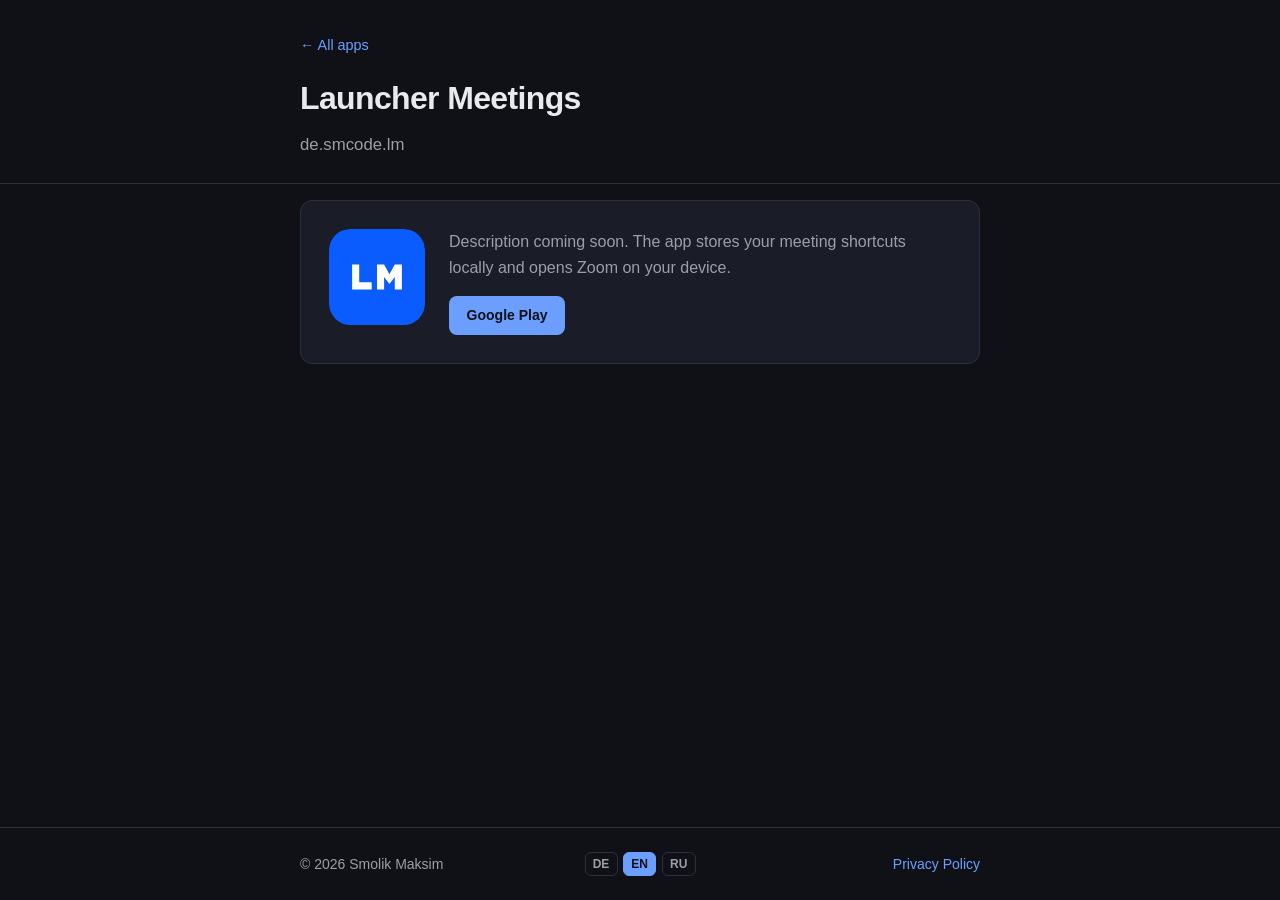
==== launcher_meetings/index.html @ 711fbbeb "LM - new app" ====
<!DOCTYPE html>
<html lang="en">
<head>
  <meta charset="UTF-8">
  <meta name="viewport" content="width=device-width, initial-scale=1.0">
  <meta name="description" content="" data-i18n-content="launcher_meetings.meta">
  <title data-i18n-title="launcher_meetings.title"></title>
  <link rel="stylesheet" href="../styles.css">
</head>
<body>
  <header class="header header-small">
    <div class="container">
      <a class="back-link" href="../index.html" data-i18n="nav.apps"></a>
      <h1 data-i18n="launcher_meetings.heading"></h1>
      <p class="subtitle" data-i18n="launcher_meetings.subtitle"></p>
    </div>
  </header>

  <main class="container">
    <article class="app-detail">
      <img class="app-detail-icon" src="icon.svg" alt="Launcher Meetings">
      <div class="app-detail-body">
        <p data-i18n="launcher_meetings.desc"></p>
        <div class="app-actions">
          <a class="btn" href="https://play.google.com/store/apps/details?id=de.smcode.lm" target="_blank" rel="noopener noreferrer" data-i18n="btn.play"></a>
        </div>
      </div>
    </article>
  </main>

  <footer class="footer">
    <div class="container">
      <div class="footer-top">
        <p>&copy; 2026 Smolik Maksim</p>
        <nav>
          <a href="privacy-policy.html" data-i18n="nav.privacy"></a>
        </nav>
      </div>
    </div>
  </footer>

  <script src="../i18n.js"></script>
</body>
</html>
---- styles.css ----
*,
*::before,
*::after {
  box-sizing: border-box;
  margin: 0;
  padding: 0;
}

:root {
  --bg: #0f1117;
  --surface: #1a1d27;
  --border: #2a2f3d;
  --text: #e8eaed;
  --text-muted: #9aa0a6;
  --accent: #6c9eff;
  --accent-hover: #8ab4ff;
  --radius: 12px;
  --block-gap: 1rem;
}

body {
  font-family: -apple-system, BlinkMacSystemFont, "Segoe UI", Roboto, sans-serif;
  background: var(--bg);
  color: var(--text);
  line-height: 1.6;
  min-height: 100vh;
  display: flex;
  flex-direction: column;
}

.container {
  max-width: 720px;
  margin: 0 auto;
  padding: 0 1.25rem;
}

.header {
  padding: 2rem 0 2rem;
  text-align: center;
  border-bottom: 1px solid var(--border);
}

.header-small {
  padding: 2rem 0 1.5rem;
  text-align: left;
}

.header h1 {
  font-size: 2rem;
  font-weight: 700;
  letter-spacing: -0.02em;
}

.subtitle {
  color: var(--text-muted);
  margin-top: 0.5rem;
  font-size: 1.05rem;
}

.back-link {
  display: inline-block;
  color: var(--accent);
  text-decoration: none;
  font-size: 0.9rem;
  margin-bottom: 1rem;
}

.back-link:hover {
  color: var(--accent-hover);
}

main {
  flex: 1;
}

main.container {
  padding: var(--block-gap) 1.25rem 3rem;
}

.apps {
  display: flex;
  flex-direction: column;
  gap: var(--block-gap);
}

.app-card {
  display: flex;
  gap: 1.25rem;
  align-items: flex-start;
  background: var(--surface);
  border: 1px solid var(--border);
  border-radius: var(--radius);
  padding: 1.5rem;
}

.app-icon {
  flex-shrink: 0;
  width: 64px;
  height: 64px;
  border-radius: 16px;
  object-fit: cover;
  background: var(--surface);
}

.app-info h2 {
  font-size: 1.15rem;
  margin-bottom: 0.15rem;
}

.app-meta {
  color: var(--accent);
  font-size: 0.8rem;
  margin-bottom: 0.5rem;
}

.app-info p {
  color: var(--text-muted);
  font-size: 0.95rem;
  margin-bottom: 1rem;
}

.app-actions {
  display: flex;
  flex-wrap: wrap;
  gap: 0.5rem;
}

.app-detail {
  display: flex;
  gap: 1.5rem;
  align-items: flex-start;
  background: var(--surface);
  border: 1px solid var(--border);
  border-radius: var(--radius);
  padding: 1.75rem;
}

.app-detail-icon {
  flex-shrink: 0;
  width: 96px;
  height: 96px;
  border-radius: 20px;
  object-fit: cover;
  background: var(--surface);
}

.app-detail-body p {
  color: var(--text-muted);
  margin-bottom: 1rem;
}

.feature-list {
  color: var(--text-muted);
  font-size: 0.95rem;
  margin: 0 0 1rem 1.25rem;
}

.feature-list li {
  margin-bottom: 0.35rem;
}

.app-note {
  font-size: 0.9rem;
  margin-bottom: 1.25rem !important;
}

.app-lead {
  font-size: 1rem;
  line-height: 1.65;
}

.app-description {
  margin-top: var(--block-gap);
  background: var(--surface);
  border: 1px solid var(--border);
  border-radius: var(--radius);
  padding: 1.75rem;
}

.app-description > h2 {
  font-size: 1.15rem;
  margin-bottom: 1.25rem;
  color: var(--text);
}

.app-description > h2:not(:first-child) {
  margin-top: 2rem;
}

.app-feature {
  margin-bottom: 1.5rem;
}

.app-feature:last-of-type {
  margin-bottom: 0;
}

.app-feature h3 {
  font-size: 0.98rem;
  margin-bottom: 0.5rem;
  color: var(--text);
}

.app-feature p {
  color: var(--text-muted);
  font-size: 0.95rem;
}

.app-privacy-list {
  margin-left: 1.25rem;
  margin-bottom: 0;
}

.carousel {
  margin-top: 2rem;
}

.carousel-title {
  font-size: 1.1rem;
  margin-bottom: 1rem;
  color: var(--text-muted);
  font-weight: 600;
}

.carousel-frame {
  position: relative;
  display: flex;
  align-items: center;
  gap: 0.5rem;
}

.carousel-viewport {
  flex: 1;
  overflow: hidden;
  border: 1px solid var(--border);
  border-radius: var(--radius);
  background: var(--surface);
}

.carousel-track {
  display: flex;
  transition: transform 0.3s ease;
}

.carousel-slide {
  min-width: 100%;
  margin: 0;
  display: flex;
  justify-content: center;
  padding: 1rem;
}

.carousel-slide img {
  display: block;
  max-width: 100%;
  height: auto;
  max-height: 560px;
  border-radius: 8px;
}

.carousel-btn {
  flex-shrink: 0;
  width: 2.25rem;
  height: 2.25rem;
  border: 1px solid var(--border);
  border-radius: 50%;
  background: var(--surface);
  color: var(--text);
  font-size: 1.25rem;
  line-height: 1;
  cursor: pointer;
  transition: background 0.15s, border-color 0.15s;
}

.carousel-btn:hover {
  background: var(--border);
}

.carousel-dots {
  display: flex;
  justify-content: center;
  gap: 0.5rem;
  margin-top: 1rem;
}

.carousel-dot {
  width: 0.5rem;
  height: 0.5rem;
  border: none;
  border-radius: 50%;
  background: var(--border);
  cursor: pointer;
  padding: 0;
  transition: background 0.15s, transform 0.15s;
}

.carousel-dot.active {
  background: var(--accent);
  transform: scale(1.2);
}

.btn {
  display: inline-block;
  background: var(--accent);
  color: #0f1117;
  text-decoration: none;
  font-weight: 600;
  font-size: 0.875rem;
  padding: 0.5rem 1.1rem;
  border-radius: 8px;
  transition: background 0.15s;
}

.btn:hover {
  background: var(--accent-hover);
}

.policy section {
  margin-bottom: 2rem;
}

.policy h2 {
  font-size: 1.2rem;
  margin-bottom: 0.75rem;
}

.policy p,
.policy li {
  color: var(--text-muted);
  margin-bottom: 0.75rem;
}

.policy ul {
  padding-left: 1.5rem;
}

.policy a {
  color: var(--accent);
}

.policy a:hover {
  color: var(--accent-hover);
}

.policy strong {
  color: var(--text);
}

.policy code {
  font-size: 0.85em;
  background: var(--surface);
  padding: 0.1em 0.4em;
  border-radius: 4px;
}

.divider {
  border: none;
  border-top: 1px solid var(--border);
  margin: 2.5rem 0;
}

.footer {
  border-top: 1px solid var(--border);
  padding: 1.5rem 0;
}

.footer .container {
  font-size: 0.875rem;
  color: var(--text-muted);
}

.footer-top {
  display: grid;
  grid-template-columns: 1fr auto 1fr;
  align-items: center;
  width: 100%;
  gap: 0.75rem;
}

.footer-top p {
  justify-self: start;
}

.footer-top > nav:last-child {
  justify-self: end;
}

.lang-switcher {
  display: flex;
  justify-content: center;
  gap: 0.35rem;
  justify-self: center;
}

.lang-btn {
  border: 1px solid var(--border);
  background: transparent;
  color: var(--text-muted);
  font-size: 0.75rem;
  font-weight: 600;
  padding: 0.25rem 0.45rem;
  border-radius: 6px;
  cursor: pointer;
  transition: background 0.15s, color 0.15s, border-color 0.15s;
}

.lang-btn:hover {
  color: var(--text);
  border-color: var(--text-muted);
}

.lang-btn.active {
  background: var(--accent);
  color: #0f1117;
  border-color: var(--accent);
}

.footer a {
  color: var(--accent);
  text-decoration: none;
}

.footer a:hover {
  color: var(--accent-hover);
}

@media (max-width: 480px) {
  .app-card,
  .app-detail {
    flex-direction: column;
    align-items: center;
    text-align: center;
  }

  .feature-list {
    text-align: left;
  }

  .carousel-frame {
    gap: 0.25rem;
  }

  .carousel-btn {
    width: 2rem;
    height: 2rem;
    font-size: 1.1rem;
  }

  .carousel-slide {
    padding: 0.75rem;
  }

  .footer-top {
    grid-template-columns: auto auto auto;
    justify-content: center;
    gap: 0.5rem;
  }

  .footer-top p,
  .footer-top > nav:last-child,
  .lang-switcher {
    justify-self: center;
  }
}
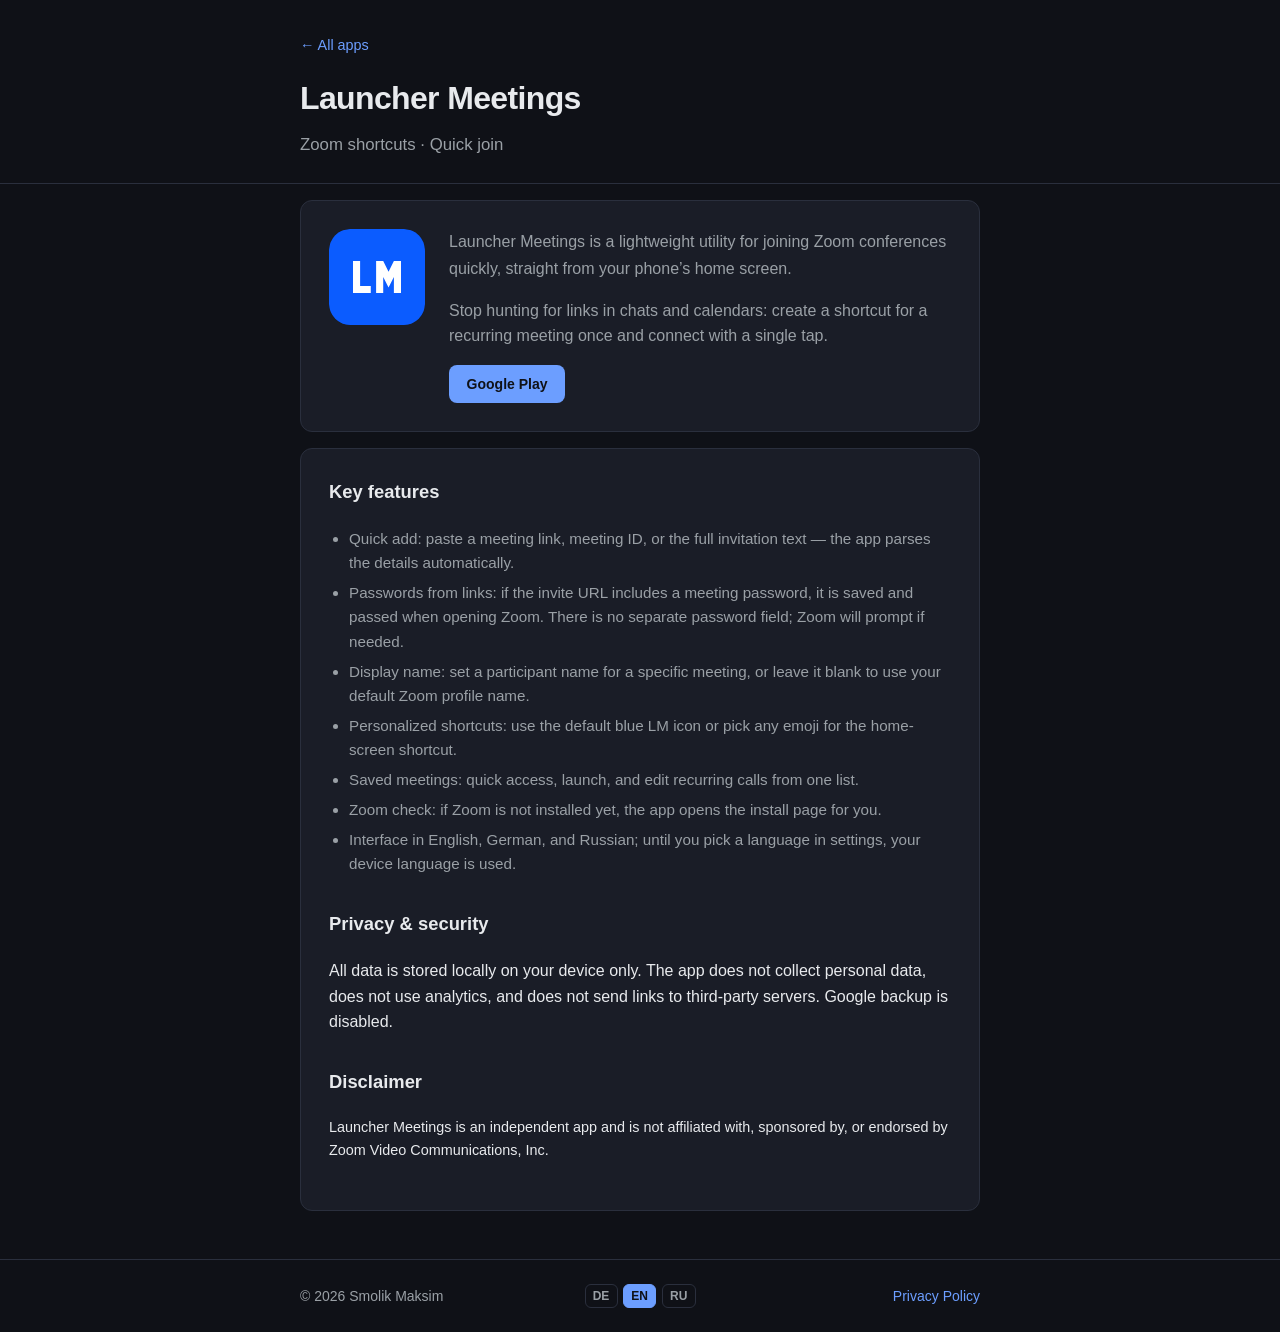
==== commit acf8f1a8: "Add files via upload" ====
--- a/launcher_meetings/index.html
+++ b/launcher_meetings/index.html
@@ -1,44 +1,129 @@
-<!DOCTYPE html>
-<html lang="en">
-<head>
-  <meta charset="UTF-8">
-  <meta name="viewport" content="width=device-width, initial-scale=1.0">
-  <meta name="description" content="" data-i18n-content="launcher_meetings.meta">
-  <title data-i18n-title="launcher_meetings.title"></title>
-  <link rel="stylesheet" href="../styles.css">
-</head>
-<body>
-  <header class="header header-small">
-    <div class="container">
-      <a class="back-link" href="../index.html" data-i18n="nav.apps"></a>
-      <h1 data-i18n="launcher_meetings.heading"></h1>
-      <p class="subtitle" data-i18n="launcher_meetings.subtitle"></p>
-    </div>
-  </header>
+<!DOCTYPE html> 
-  <main class="container">
-    <article class="app-detail">
-      <img class="app-detail-icon" src="icon.svg" alt="Launcher Meetings">
-      <div class="app-detail-body">
-        <p data-i18n="launcher_meetings.desc"></p>
-        <div class="app-actions">
-          <a class="btn" href="https://play.google.com/store/apps/details?id=de.smcode.lm" target="_blank" rel="noopener noreferrer" data-i18n="btn.play"></a>
-        </div>
-      </div>
-    </article>
-  </main>
+<html lang="en"> 
-  <footer class="footer">
-    <div class="container">
-      <div class="footer-top">
-        <p>&copy; 2026 Smolik Maksim</p>
-        <nav>
-          <a href="privacy-policy.html" data-i18n="nav.privacy"></a>
-        </nav>
-      </div>
-    </div>
-  </footer>
+<head> 
-  <script src="../i18n.js"></script>
-</body>
-</html>
+  <meta charset="UTF-8">+
+  <meta name="viewport" content="width=device-width, initial-scale=1.0">+
+  <meta name="description" content="" data-i18n-content="launcher_meetings.meta">+
+  <title data-i18n-title="launcher_meetings.title"></title>+
+  <link rel="stylesheet" href="../styles.css">+
+</head>+
+<body>+
+  <header class="header header-small">+
+    <div class="container">+
+      <a class="back-link" href="../index.html" data-i18n="nav.apps"></a>+
+      <h1 data-i18n="launcher_meetings.heading"></h1>+
+      <p class="subtitle" data-i18n="launcher_meetings.subtitle"></p>+
+    </div>+
+  </header>+
++
+  <main class="container">+
+    <article class="app-detail">+
+      <img class="app-detail-icon" src="icon.svg" alt="Launcher Meetings">+
+      <div class="app-detail-body">+
+        <p class="app-lead" data-i18n="launcher_meetings.intro"></p>+
+        <p data-i18n="launcher_meetings.pitch"></p>+
+        <div class="app-actions">+
+          <a class="btn" href="https://play.google.com/store/apps/details?id=de.smcode.lm" target="_blank" rel="noopener noreferrer" data-i18n="btn.play"></a>+
+        </div>+
+      </div>+
+    </article>+
++
+    <section class="app-description">+
+      <h2 data-i18n="launcher_meetings.features.title"></h2>+
+      <ul class="feature-list">+
+        <li data-i18n="launcher_meetings.f.add"></li>+
+        <li data-i18n="launcher_meetings.f.password"></li>+
+        <li data-i18n="launcher_meetings.f.name"></li>+
+        <li data-i18n="launcher_meetings.f.emoji"></li>+
+        <li data-i18n="launcher_meetings.f.list"></li>+
+        <li data-i18n="launcher_meetings.f.zoom"></li>+
+        <li data-i18n="launcher_meetings.f.lang"></li>+
+      </ul>+
++
+      <h2 data-i18n="launcher_meetings.privacy.title"></h2>+
+      <p data-i18n="launcher_meetings.privacy.text"></p>+
++
+      <h2 data-i18n="launcher_meetings.disclaimer.title"></h2>+
+      <p class="app-note" data-i18n="launcher_meetings.disclaimer.text"></p>+
+    </section>+
+  </main>+
++
+  <footer class="footer">+
+    <div class="container">+
+      <div class="footer-top">+
+        <p>&copy; 2026 Smolik Maksim</p>+
+        <nav>+
+          <a href="privacy-policy.html" data-i18n="nav.privacy"></a>+
+        </nav>+
+      </div>+
+    </div>+
+  </footer>+
++
+  <script src="../i18n.js"></script>+
+</body>+
+</html>+
+
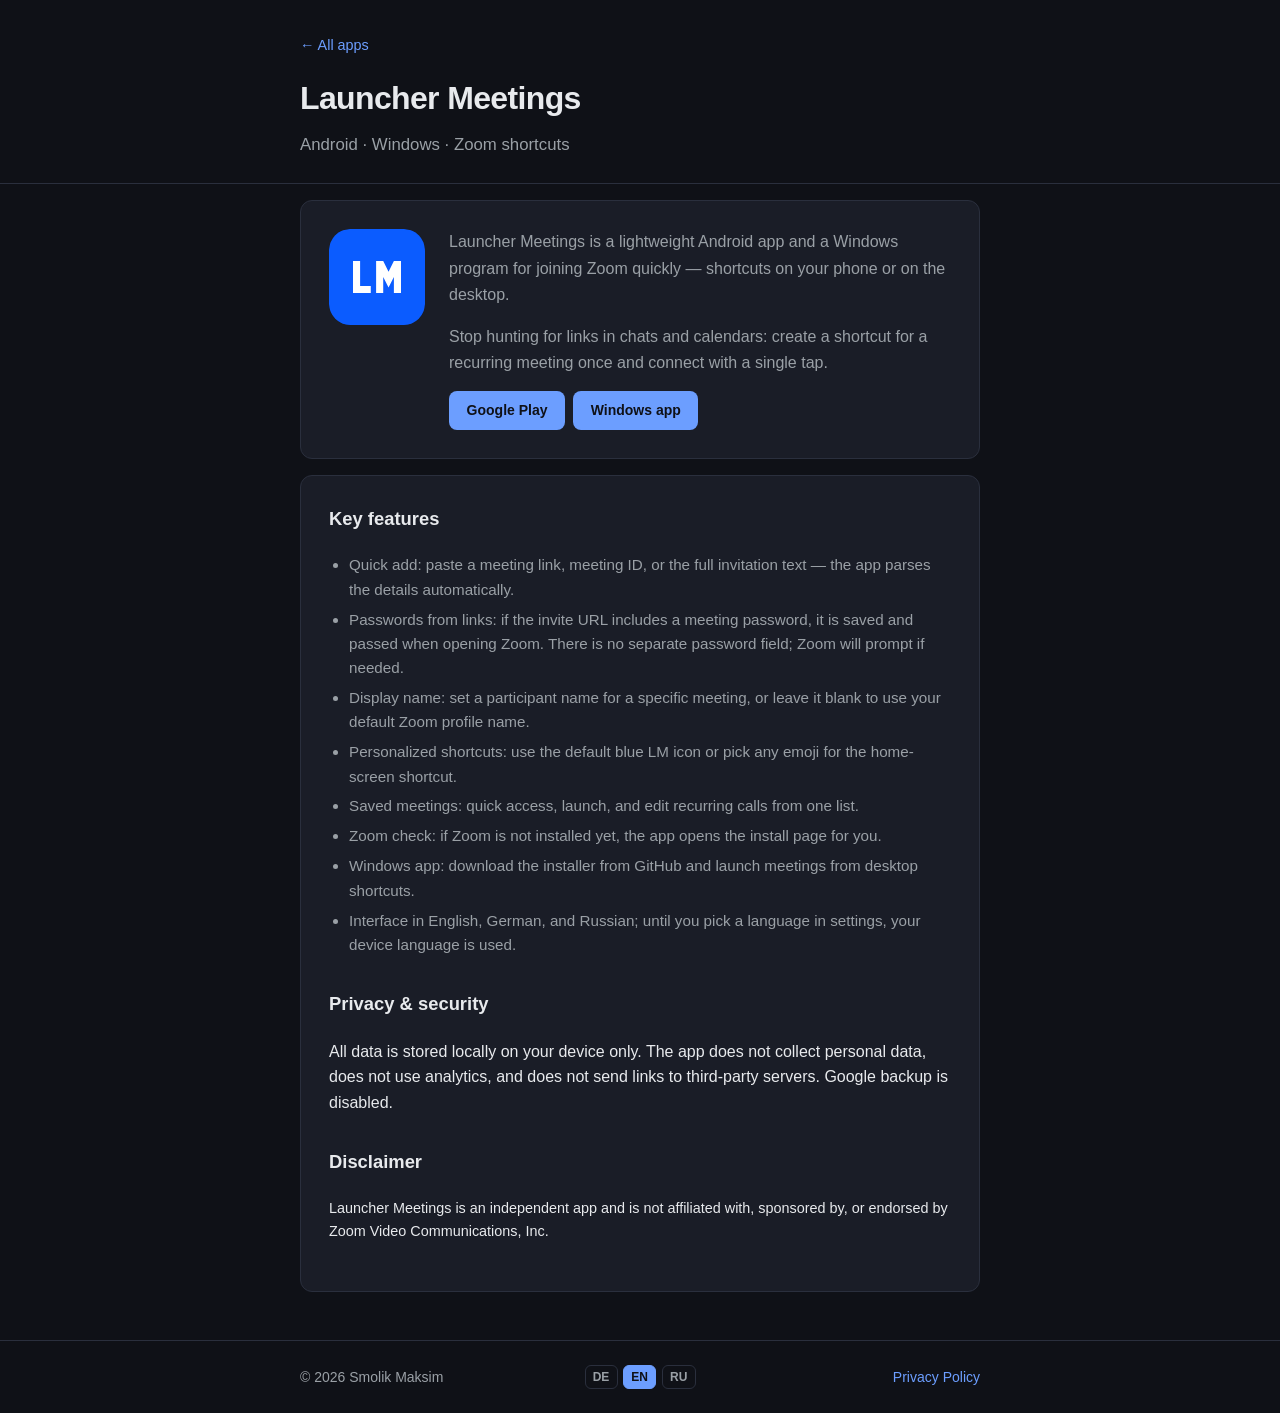
==== commit 821b4a82: "Add files via upload" ====
--- a/launcher_meetings/index.html
+++ b/launcher_meetings/index.html
@@ -1,129 +1,128 @@
-<!DOCTYPE html>+<!DOCTYPE html>
 
-<html lang="en">+<html lang="en">
 
-<head>+<head>
 
-  <meta charset="UTF-8">+  <meta charset="UTF-8">
 
-  <meta name="viewport" content="width=device-width, initial-scale=1.0">+  <meta name="viewport" content="width=device-width, initial-scale=1.0">
 
-  <meta name="description" content="" data-i18n-content="launcher_meetings.meta">+  <meta name="description" content="" data-i18n-content="launcher_meetings.meta">
 
-  <title data-i18n-title="launcher_meetings.title"></title>+  <title data-i18n-title="launcher_meetings.title"></title>
 
-  <link rel="stylesheet" href="../styles.css">+  <link rel="stylesheet" href="../styles.css">
 
-</head>+</head>
 
-<body>+<body>
 
-  <header class="header header-small">+  <header class="header header-small">
 
-    <div class="container">+    <div class="container">
 
-      <a class="back-link" href="../index.html" data-i18n="nav.apps"></a>+      <a class="back-link" href="../index.html" data-i18n="nav.apps"></a>
 
-      <h1 data-i18n="launcher_meetings.heading"></h1>+      <h1 data-i18n="launcher_meetings.heading"></h1>
 
-      <p class="subtitle" data-i18n="launcher_meetings.subtitle"></p>+      <p class="subtitle" data-i18n="launcher_meetings.subtitle"></p>
 
-    </div>+    </div>
 
-  </header>+  </header>
 
- 
-  <main class="container"> 
-    <article class="app-detail">+  <main class="container">
 
-      <img class="app-detail-icon" src="icon.svg" alt="Launcher Meetings">+    <article class="app-detail">
 
-      <div class="app-detail-body">+      <img class="app-detail-icon" src="icon.svg" alt="Launcher Meetings">
 
-        <p class="app-lead" data-i18n="launcher_meetings.intro"></p>+      <div class="app-detail-body">
 
-        <p data-i18n="launcher_meetings.pitch"></p>+        <p class="app-lead" data-i18n="launcher_meetings.intro"></p>
 
-        <div class="app-actions">+        <p data-i18n="launcher_meetings.pitch"></p>
 
-          <a class="btn" href="https://play.google.com/store/apps/details?id=de.smcode.lm" target="_blank" rel="noopener noreferrer" data-i18n="btn.play"></a>+        <div class="app-actions">
+          <a class="btn" href="https://play.google.com/store/apps/details?id=de.smcode.lm" target="_blank" rel="noopener noreferrer" data-i18n="btn.play"></a>
+          <a class="btn" href="https://github.com/maxsmolik/Launcher-Meetings/releases/latest/download/LauncherMeetings-setup.exe" target="_blank" rel="noopener noreferrer" data-i18n="btn.windows"></a>
+        </div>
 
-        </div>+      </div>
 
-      </div>+    </article>
 
-    </article> 
- 
-    <section class="app-description">+    <section class="app-description">
 
-      <h2 data-i18n="launcher_meetings.features.title"></h2>+      <h2 data-i18n="launcher_meetings.features.title"></h2>
 
-      <ul class="feature-list">+      <ul class="feature-list">
 
-        <li data-i18n="launcher_meetings.f.add"></li>+        <li data-i18n="launcher_meetings.f.add"></li>
 
-        <li data-i18n="launcher_meetings.f.password"></li>+        <li data-i18n="launcher_meetings.f.password"></li>
 
-        <li data-i18n="launcher_meetings.f.name"></li>+        <li data-i18n="launcher_meetings.f.name"></li>
 
-        <li data-i18n="launcher_meetings.f.emoji"></li>+        <li data-i18n="launcher_meetings.f.emoji"></li>
 
-        <li data-i18n="launcher_meetings.f.list"></li>+        <li data-i18n="launcher_meetings.f.list"></li>
 
-        <li data-i18n="launcher_meetings.f.zoom"></li>+        <li data-i18n="launcher_meetings.f.zoom"></li>
+        <li data-i18n="launcher_meetings.f.windows"></li>
+        <li data-i18n="launcher_meetings.f.lang"></li>
 
-        <li data-i18n="launcher_meetings.f.lang"></li>+      </ul>
 
-      </ul> 
- 
-      <h2 data-i18n="launcher_meetings.privacy.title"></h2>+      <h2 data-i18n="launcher_meetings.privacy.title"></h2>
 
-      <p data-i18n="launcher_meetings.privacy.text"></p>+      <p data-i18n="launcher_meetings.privacy.text"></p>
 
- 
-      <h2 data-i18n="launcher_meetings.disclaimer.title"></h2> 
-      <p class="app-note" data-i18n="launcher_meetings.disclaimer.text"></p>+      <h2 data-i18n="launcher_meetings.disclaimer.title"></h2>
 
-    </section>+      <p class="app-note" data-i18n="launcher_meetings.disclaimer.text"></p>
 
-  </main>+    </section>
 
-+  </main>
 
-  <footer class="footer"> 
-    <div class="container"> 
-      <div class="footer-top">+  <footer class="footer">
 
-        <p>&copy; 2026 Smolik Maksim</p>+    <div class="container">
 
-        <nav>+      <div class="footer-top">
 
-          <a href="privacy-policy.html" data-i18n="nav.privacy"></a>+        <p>&copy; 2026 Smolik Maksim</p>
 
-        </nav>+        <nav>
 
-      </div>+          <a href="privacy-policy.html" data-i18n="nav.privacy"></a>
 
-    </div>+        </nav>
 
-  </footer>+      </div>
 
-+    </div>
 
-  <script src="../i18n.js"></script>+  </footer>
 
-</body> 
-</html> 
-+  <script src="../i18n.js" data-parts="shared launcher_meetings"></script>
+
+</body>
+
+</html>
+
+
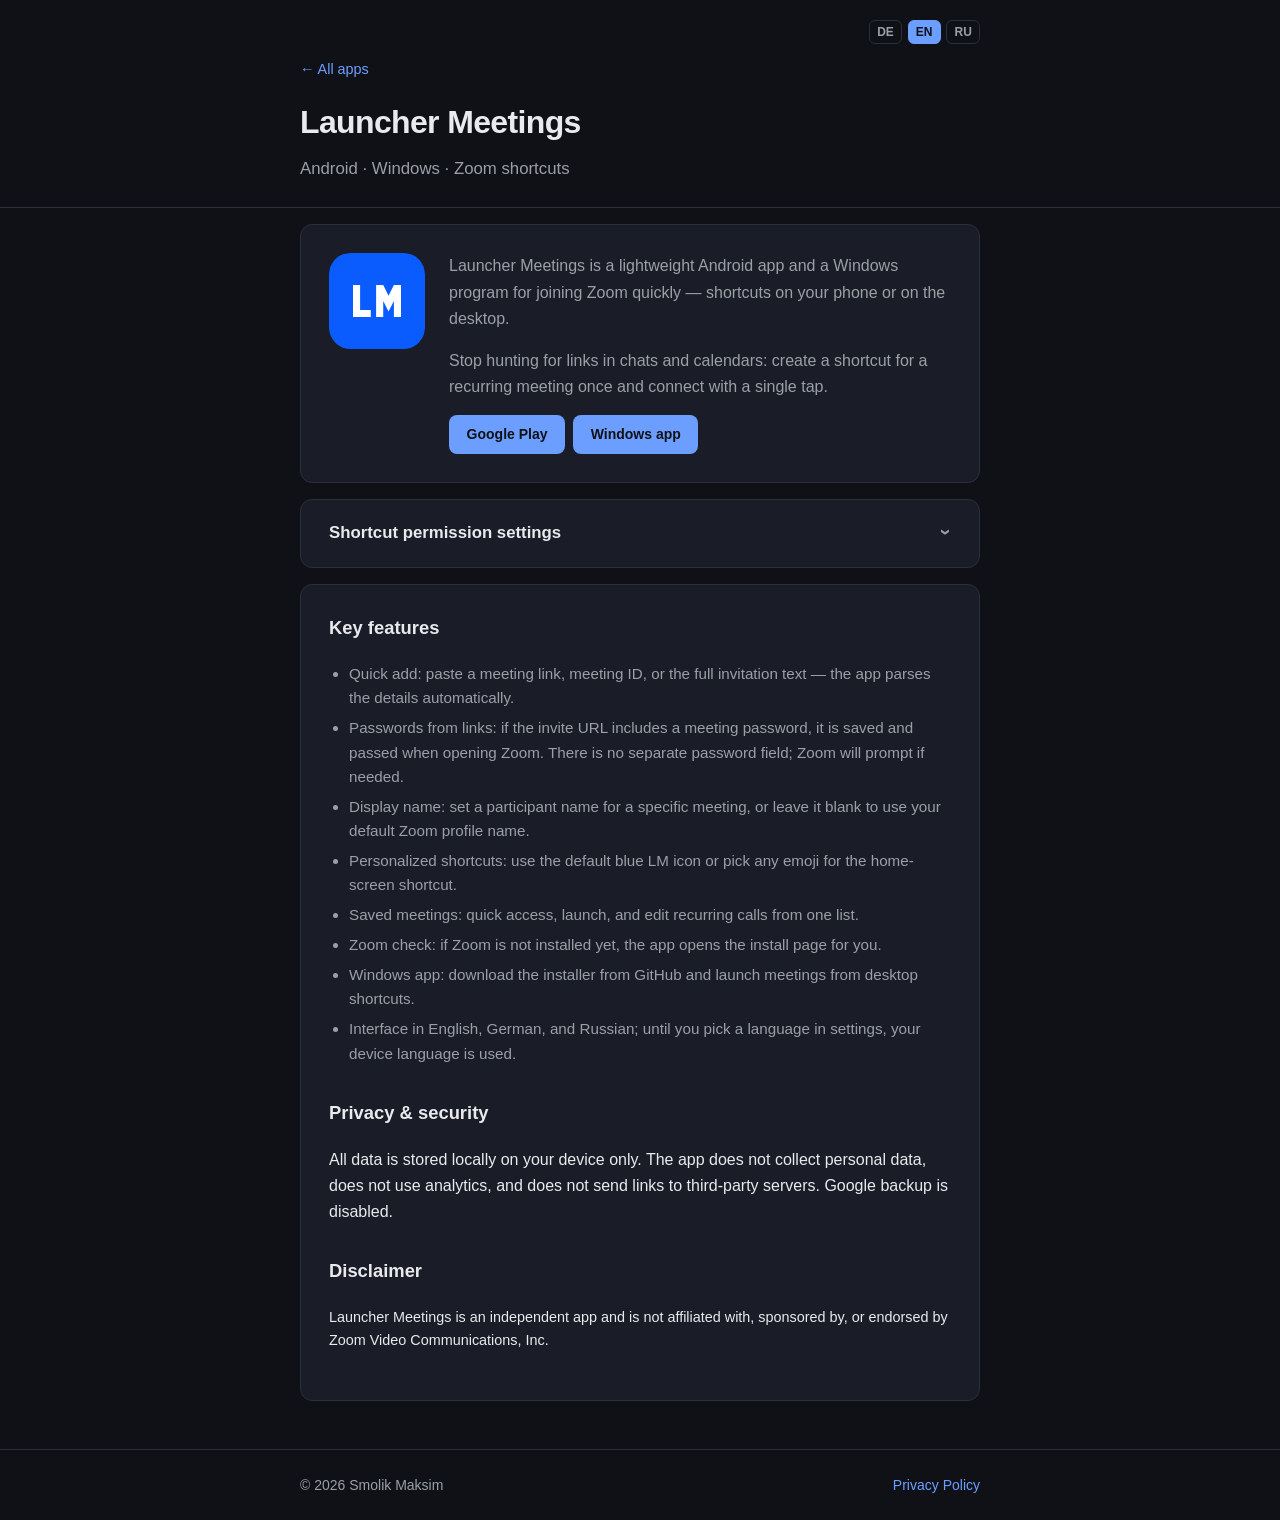
==== commit 5fcd770b: "Add a collapsible shortcut-permission guide for Launcher Meetings. Co-authored-by: Cursor <cursorage" ====
--- a/launcher_meetings/index.html
+++ b/launcher_meetings/index.html
@@ -1,128 +1,163 @@
-<!DOCTYPE html>
-
-<html lang="en">
-
-<head>
-
-  <meta charset="UTF-8">
-
-  <meta name="viewport" content="width=device-width, initial-scale=1.0">
-
-  <meta name="description" content="" data-i18n-content="launcher_meetings.meta">
-
-  <title data-i18n-title="launcher_meetings.title"></title>
-
-  <link rel="stylesheet" href="../styles.css">
-
-</head>
-
-<body>
-
-  <header class="header header-small">
-
-    <div class="container">
-
-      <a class="back-link" href="../index.html" data-i18n="nav.apps"></a>
-
-      <h1 data-i18n="launcher_meetings.heading"></h1>
-
-      <p class="subtitle" data-i18n="launcher_meetings.subtitle"></p>
-
-    </div>
-
-  </header>
-
-
-
-  <main class="container">
-
-    <article class="app-detail">
-
-      <img class="app-detail-icon" src="icon.svg" alt="Launcher Meetings">
-
-      <div class="app-detail-body">
-
-        <p class="app-lead" data-i18n="launcher_meetings.intro"></p>
-
-        <p data-i18n="launcher_meetings.pitch"></p>
-
-        <div class="app-actions">
-          <a class="btn" href="https://play.google.com/store/apps/details?id=de.smcode.lm" target="_blank" rel="noopener noreferrer" data-i18n="btn.play"></a>
-          <a class="btn" href="https://github.com/maxsmolik/Launcher-Meetings/releases/latest/download/LauncherMeetings-setup.exe" target="_blank" rel="noopener noreferrer" data-i18n="btn.windows"></a>
-        </div>
-
-      </div>
-
-    </article>
-
-
-
-    <section class="app-description">
-
-      <h2 data-i18n="launcher_meetings.features.title"></h2>
-
-      <ul class="feature-list">
-
-        <li data-i18n="launcher_meetings.f.add"></li>
-
-        <li data-i18n="launcher_meetings.f.password"></li>
-
-        <li data-i18n="launcher_meetings.f.name"></li>
-
-        <li data-i18n="launcher_meetings.f.emoji"></li>
-
-        <li data-i18n="launcher_meetings.f.list"></li>
-
-        <li data-i18n="launcher_meetings.f.zoom"></li>
-        <li data-i18n="launcher_meetings.f.windows"></li>
-        <li data-i18n="launcher_meetings.f.lang"></li>
-
-      </ul>
-
-
-
-      <h2 data-i18n="launcher_meetings.privacy.title"></h2>
-
-      <p data-i18n="launcher_meetings.privacy.text"></p>
-
-
-
-      <h2 data-i18n="launcher_meetings.disclaimer.title"></h2>
-
-      <p class="app-note" data-i18n="launcher_meetings.disclaimer.text"></p>
-
-    </section>
-
-  </main>
-
-
-
-  <footer class="footer">
-
-    <div class="container">
-
-      <div class="footer-top">
-
-        <p>&copy; 2026 Smolik Maksim</p>
-
-        <nav>
-
-          <a href="privacy-policy.html" data-i18n="nav.privacy"></a>
-
-        </nav>
-
-      </div>
-
-    </div>
-
-  </footer>
-
-
-
-  <script src="../i18n.js" data-parts="shared launcher_meetings"></script>
-
-</body>
-
-</html>
-
-
+<!DOCTYPE html>
+
+<html lang="en">
+
+<head>
+
+  <meta charset="UTF-8">
+
+  <meta name="viewport" content="width=device-width, initial-scale=1.0">
+
+  <meta name="description" content="" data-i18n-content="launcher_meetings.meta">
+
+  <title data-i18n-title="launcher_meetings.title"></title>
+
+  <link rel="stylesheet" href="../styles.css">
+
+</head>
+
+<body>
+
+  <header class="header header-small">
+
+    <div class="container">
+
+      <a class="back-link" href="../index.html" data-i18n="nav.apps"></a>
+
+      <h1 data-i18n="launcher_meetings.heading"></h1>
+
+      <p class="subtitle" data-i18n="launcher_meetings.subtitle"></p>
+
+    </div>
+
+  </header>
+
+
+
+  <main class="container">
+
+    <article class="app-detail">
+
+      <img class="app-detail-icon" src="icon.svg" alt="Launcher Meetings">
+
+      <div class="app-detail-body">
+
+        <p class="app-lead" data-i18n="launcher_meetings.intro"></p>
+
+        <p data-i18n="launcher_meetings.pitch"></p>
+
+        <div class="app-actions">
+          <a class="btn" href="https://play.google.com/store/apps/details?id=de.smcode.lm" target="_blank" rel="noopener noreferrer" data-i18n="btn.play"></a>
+          <a class="btn" href="https://github.com/maxsmolik/Launcher-Meetings/releases/latest/download/LauncherMeetings-setup.exe" target="_blank" rel="noopener noreferrer" data-i18n="btn.windows"></a>
+        </div>
+
+      </div>
+
+    </article>
+
+    <details class="fold" id="shortcut-permission">
+      <summary data-i18n="launcher_meetings.permission.title"></summary>
+      <div class="fold-body">
+        <h3 data-i18n="launcher_meetings.permission.common.title"></h3>
+        <p data-i18n="launcher_meetings.permission.common.text"></p>
+        <h3 data-i18n="launcher_meetings.permission.xiaomi.title"></h3>
+        <p data-i18n="launcher_meetings.permission.xiaomi.text"></p>
+        <h3 data-i18n="launcher_meetings.permission.oppo.title"></h3>
+        <p data-i18n="launcher_meetings.permission.oppo.text"></p>
+        <h3 data-i18n="launcher_meetings.permission.vivo.title"></h3>
+        <p data-i18n="launcher_meetings.permission.vivo.text"></p>
+        <h3 data-i18n="launcher_meetings.permission.meizu.title"></h3>
+        <p data-i18n="launcher_meetings.permission.meizu.text"></p>
+        <h3 data-i18n="launcher_meetings.permission.tecno.title"></h3>
+        <p data-i18n="launcher_meetings.permission.tecno.text"></p>
+      </div>
+    </details>
+
+    <section class="app-description">
+
+      <h2 data-i18n="launcher_meetings.features.title"></h2>
+
+      <ul class="feature-list">
+
+        <li data-i18n="launcher_meetings.f.add"></li>
+
+        <li data-i18n="launcher_meetings.f.password"></li>
+
+        <li data-i18n="launcher_meetings.f.name"></li>
+
+        <li data-i18n="launcher_meetings.f.emoji"></li>
+
+        <li data-i18n="launcher_meetings.f.list"></li>
+
+        <li data-i18n="launcher_meetings.f.zoom"></li>
+        <li data-i18n="launcher_meetings.f.windows"></li>
+        <li data-i18n="launcher_meetings.f.lang"></li>
+
+      </ul>
+
+
+
+      <h2 data-i18n="launcher_meetings.privacy.title"></h2>
+
+      <p data-i18n="launcher_meetings.privacy.text"></p>
+
+
+
+      <h2 data-i18n="launcher_meetings.disclaimer.title"></h2>
+
+      <p class="app-note" data-i18n="launcher_meetings.disclaimer.text"></p>
+
+    </section>
+
+  </main>
+
+
+
+  <footer class="footer">
+
+    <div class="container">
+
+      <div class="footer-top">
+
+        <p>&copy; 2026 Smolik Maksim</p>
+
+        <nav>
+
+          <a href="privacy-policy.html" data-i18n="nav.privacy"></a>
+
+        </nav>
+
+      </div>
+
+    </div>
+
+  </footer>
+
+
+
+  <script src="../i18n.js" data-parts="shared launcher_meetings"></script>
+  <script>
+    (function () {
+      var id = 'shortcut-permission';
+      function openSection(scroll) {
+        if (location.hash !== '#' + id) return;
+        var el = document.getElementById(id);
+        if (!el) return;
+        el.open = true;
+        if (scroll) el.scrollIntoView({ block: 'start' });
+      }
+      openSection(false);
+      document.addEventListener('site-lang', function () {
+        openSection(true);
+      }, { once: true });
+      window.addEventListener('hashchange', function () {
+        openSection(true);
+      });
+    })();
+  </script>
+
+</body>
+
+</html>
+
+
--- a/styles.css
+++ b/styles.css
@@ -1,464 +1,562 @@
-*,
-*::before,
-*::after {
-  box-sizing: border-box;
-  margin: 0;
-  padding: 0;
-}
-
-:root {
-  --bg: #0f1117;
-  --surface: #1a1d27;
-  --border: #2a2f3d;
-  --text: #e8eaed;
-  --text-muted: #9aa0a6;
-  --accent: #6c9eff;
-  --accent-hover: #8ab4ff;
-  --radius: 12px;
-  --block-gap: 1rem;
-}
-
-body {
-  font-family: -apple-system, BlinkMacSystemFont, "Segoe UI", Roboto, sans-serif;
-  background: var(--bg);
-  color: var(--text);
-  line-height: 1.6;
-  min-height: 100vh;
-  display: flex;
-  flex-direction: column;
-}
-
-.container {
-  max-width: 720px;
-  margin: 0 auto;
-  padding: 0 1.25rem;
-}
-
-.header {
-  padding: 2rem 0 2rem;
-  text-align: center;
-  border-bottom: 1px solid var(--border);
-}
-
-.header-small {
-  padding: 2rem 0 1.5rem;
-  text-align: left;
-}
-
-.header h1 {
-  font-size: 2rem;
-  font-weight: 700;
-  letter-spacing: -0.02em;
-}
-
-.subtitle {
-  color: var(--text-muted);
-  margin-top: 0.5rem;
-  font-size: 1.05rem;
-}
-
-.back-link {
-  display: inline-block;
-  color: var(--accent);
-  text-decoration: none;
-  font-size: 0.9rem;
-  margin-bottom: 1rem;
-}
-
-.back-link:hover {
-  color: var(--accent-hover);
-}
-
-main {
-  flex: 1;
-}
-
-main.container {
-  padding: var(--block-gap) 1.25rem 3rem;
-}
-
-.apps {
-  display: flex;
-  flex-direction: column;
-  gap: var(--block-gap);
-}
-
-.app-card {
-  display: flex;
-  gap: 1.25rem;
-  align-items: flex-start;
-  background: var(--surface);
-  border: 1px solid var(--border);
-  border-radius: var(--radius);
-  padding: 1.5rem;
-}
-
-.app-icon {
-  flex-shrink: 0;
-  width: 64px;
-  height: 64px;
-  border-radius: 16px;
-  object-fit: cover;
-  background: var(--surface);
-}
-
-.app-info h2 {
-  font-size: 1.15rem;
-  margin-bottom: 0.15rem;
-}
-
-.app-meta {
-  color: var(--accent);
-  font-size: 0.8rem;
-  margin-bottom: 0.5rem;
-}
-
-.app-info p {
-  color: var(--text-muted);
-  font-size: 0.95rem;
-  margin-bottom: 1rem;
-}
-
-.app-actions {
-  display: flex;
-  flex-wrap: wrap;
-  gap: 0.5rem;
-}
-
-.app-detail {
-  display: flex;
-  gap: 1.5rem;
-  align-items: flex-start;
-  background: var(--surface);
-  border: 1px solid var(--border);
-  border-radius: var(--radius);
-  padding: 1.75rem;
-}
-
-.app-detail-icon {
-  flex-shrink: 0;
-  width: 96px;
-  height: 96px;
-  border-radius: 20px;
-  object-fit: cover;
-  background: var(--surface);
-}
-
-.app-detail-body p {
-  color: var(--text-muted);
-  margin-bottom: 1rem;
-}
-
-.feature-list {
-  color: var(--text-muted);
-  font-size: 0.95rem;
-  margin: 0 0 1rem 1.25rem;
-}
-
-.feature-list li {
-  margin-bottom: 0.35rem;
-}
-
-.app-note {
-  font-size: 0.9rem;
-  margin-bottom: 1.25rem !important;
-}
-
-.app-lead {
-  font-size: 1rem;
-  line-height: 1.65;
-}
-
-.app-description {
-  margin-top: var(--block-gap);
-  background: var(--surface);
-  border: 1px solid var(--border);
-  border-radius: var(--radius);
-  padding: 1.75rem;
-}
-
-.app-description > h2 {
-  font-size: 1.15rem;
-  margin-bottom: 1.25rem;
-  color: var(--text);
-}
-
-.app-description > h2:not(:first-child) {
-  margin-top: 2rem;
-}
-
-.app-feature {
-  margin-bottom: 1.5rem;
-}
-
-.app-feature:last-of-type {
-  margin-bottom: 0;
-}
-
-.app-feature h3 {
-  font-size: 0.98rem;
-  margin-bottom: 0.5rem;
-  color: var(--text);
-}
-
-.app-feature p {
-  color: var(--text-muted);
-  font-size: 0.95rem;
-}
-
-.app-privacy-list {
-  margin-left: 1.25rem;
-  margin-bottom: 0;
-}
-
-.carousel {
-  margin-top: 2rem;
-}
-
-.carousel-title {
-  font-size: 1.1rem;
-  margin-bottom: 1rem;
-  color: var(--text-muted);
-  font-weight: 600;
-}
-
-.carousel-frame {
-  position: relative;
-  display: flex;
-  align-items: center;
-  gap: 0.5rem;
-}
-
-.carousel-viewport {
-  flex: 1;
-  overflow: hidden;
-  border: 1px solid var(--border);
-  border-radius: var(--radius);
-  background: var(--surface);
-}
-
-.carousel-track {
-  display: flex;
-  transition: transform 0.3s ease;
-}
-
-.carousel-slide {
-  min-width: 100%;
-  margin: 0;
-  display: flex;
-  justify-content: center;
-  padding: 1rem;
-}
-
-.carousel-slide img {
-  display: block;
-  max-width: 100%;
-  height: auto;
-  max-height: 560px;
-  border-radius: 8px;
-}
-
-.carousel-btn {
-  flex-shrink: 0;
-  width: 2.25rem;
-  height: 2.25rem;
-  border: 1px solid var(--border);
-  border-radius: 50%;
-  background: var(--surface);
-  color: var(--text);
-  font-size: 1.25rem;
-  line-height: 1;
-  cursor: pointer;
-  transition: background 0.15s, border-color 0.15s;
-}
-
-.carousel-btn:hover {
-  background: var(--border);
-}
-
-.carousel-dots {
-  display: flex;
-  justify-content: center;
-  gap: 0.5rem;
-  margin-top: 1rem;
-}
-
-.carousel-dot {
-  width: 0.5rem;
-  height: 0.5rem;
-  border: none;
-  border-radius: 50%;
-  background: var(--border);
-  cursor: pointer;
-  padding: 0;
-  transition: background 0.15s, transform 0.15s;
-}
-
-.carousel-dot.active {
-  background: var(--accent);
-  transform: scale(1.2);
-}
-
-.btn {
-  display: inline-block;
-  background: var(--accent);
-  color: #0f1117;
-  text-decoration: none;
-  font-weight: 600;
-  font-size: 0.875rem;
-  padding: 0.5rem 1.1rem;
-  border-radius: 8px;
-  transition: background 0.15s;
-}
-
-.btn:hover {
-  background: var(--accent-hover);
-}
-
-.policy section {
-  margin-bottom: 2rem;
-}
-
-.policy h2 {
-  font-size: 1.2rem;
-  margin-bottom: 0.75rem;
-}
-
-.policy p,
-.policy li {
-  color: var(--text-muted);
-  margin-bottom: 0.75rem;
-}
-
-.policy ul {
-  padding-left: 1.5rem;
-}
-
-.policy a {
-  color: var(--accent);
-}
-
-.policy a:hover {
-  color: var(--accent-hover);
-}
-
-.policy strong {
-  color: var(--text);
-}
-
-.policy code {
-  font-size: 0.85em;
-  background: var(--surface);
-  padding: 0.1em 0.4em;
-  border-radius: 4px;
-}
-
-.divider {
-  border: none;
-  border-top: 1px solid var(--border);
-  margin: 2.5rem 0;
-}
-
-.footer {
-  border-top: 1px solid var(--border);
-  padding: 1.5rem 0;
-}
-
-.footer .container {
-  font-size: 0.875rem;
-  color: var(--text-muted);
-}
-
-.footer-top {
-  display: grid;
-  grid-template-columns: 1fr auto 1fr;
-  align-items: center;
-  width: 100%;
-  gap: 0.75rem;
-}
-
-.footer-top p {
-  justify-self: start;
-}
-
-.footer-top > nav:last-child {
-  justify-self: end;
-}
-
-.lang-switcher {
-  display: flex;
-  justify-content: center;
-  gap: 0.35rem;
-  justify-self: center;
-}
-
-.lang-btn {
-  border: 1px solid var(--border);
-  background: transparent;
-  color: var(--text-muted);
-  font-size: 0.75rem;
-  font-weight: 600;
-  padding: 0.25rem 0.45rem;
-  border-radius: 6px;
-  cursor: pointer;
-  transition: background 0.15s, color 0.15s, border-color 0.15s;
-}
-
-.lang-btn:hover {
-  color: var(--text);
-  border-color: var(--text-muted);
-}
-
-.lang-btn.active {
-  background: var(--accent);
-  color: #0f1117;
-  border-color: var(--accent);
-}
-
-.footer a {
-  color: var(--accent);
-  text-decoration: none;
-}
-
-.footer a:hover {
-  color: var(--accent-hover);
-}
-
-@media (max-width: 480px) {
-  .app-card,
-  .app-detail {
-    flex-direction: column;
-    align-items: center;
-    text-align: center;
-  }
-
-  .feature-list {
-    text-align: left;
-  }
-
-  .carousel-frame {
-    gap: 0.25rem;
-  }
-
-  .carousel-btn {
-    width: 2rem;
-    height: 2rem;
-    font-size: 1.1rem;
-  }
-
-  .carousel-slide {
-    padding: 0.75rem;
-  }
-
-  .footer-top {
-    grid-template-columns: auto auto auto;
-    justify-content: center;
-    gap: 0.5rem;
-  }
-
-  .footer-top p,
-  .footer-top > nav:last-child,
-  .lang-switcher {
-    justify-self: center;
-  }
-}
+*,
+*::before,
+*::after {
+  box-sizing: border-box;
+  margin: 0;
+  padding: 0;
+}
+
+html {
+  background: var(--bg);
+}
+
+html:not(.i18n-ready) body {
+  visibility: hidden;
+}
+
+html:not(.i18n-ready)::before {
+  content: "";
+  position: fixed;
+  top: 50%;
+  left: 50%;
+  z-index: 2;
+  width: 2.25rem;
+  height: 2.25rem;
+  margin: -1.125rem 0 0 -1.125rem;
+  border: 3px solid var(--border);
+  border-top-color: var(--accent);
+  border-radius: 50%;
+  animation: i18n-spin 0.7s linear infinite;
+}
+
+html.i18n-ready body {
+  animation: i18n-fade 0.28s ease;
+}
+
+@keyframes i18n-spin {
+  to { transform: rotate(360deg); }
+}
+
+@keyframes i18n-fade {
+  from { opacity: 0; }
+  to { opacity: 1; }
+}
+
+:root {
+  --bg: #0f1117;
+  --surface: #1a1d27;
+  --border: #2a2f3d;
+  --text: #e8eaed;
+  --text-muted: #9aa0a6;
+  --accent: #6c9eff;
+  --accent-hover: #8ab4ff;
+  --radius: 12px;
+  --block-gap: 1rem;
+}
+
+body {
+  font-family: -apple-system, BlinkMacSystemFont, "Segoe UI", Roboto, sans-serif;
+  background: var(--bg);
+  color: var(--text);
+  line-height: 1.6;
+  min-height: 100vh;
+  display: flex;
+  flex-direction: column;
+}
+
+.container {
+  max-width: 720px;
+  margin: 0 auto;
+  padding: 0 1.25rem;
+}
+
+.header {
+  padding: 1.25rem 0 2rem;
+  text-align: center;
+  border-bottom: 1px solid var(--border);
+}
+
+.header-small {
+  padding: 1.25rem 0 1.5rem;
+  text-align: left;
+}
+
+.header-lang {
+  display: flex;
+  justify-content: flex-end;
+  margin-bottom: 0.75rem;
+}
+
+.header:not(.header-small) .header-lang {
+  justify-content: center;
+}
+
+.header h1 {
+  font-size: 2rem;
+  font-weight: 700;
+  letter-spacing: -0.02em;
+}
+
+.subtitle {
+  color: var(--text-muted);
+  margin-top: 0.5rem;
+  font-size: 1.05rem;
+}
+
+.back-link {
+  display: inline-block;
+  color: var(--accent);
+  text-decoration: none;
+  font-size: 0.9rem;
+  margin-bottom: 1rem;
+}
+
+.back-link:hover {
+  color: var(--accent-hover);
+}
+
+main {
+  flex: 1;
+}
+
+main.container {
+  padding: var(--block-gap) 1.25rem 3rem;
+}
+
+.apps {
+  display: flex;
+  flex-direction: column;
+  gap: var(--block-gap);
+}
+
+.app-card {
+  display: flex;
+  gap: 1.25rem;
+  align-items: flex-start;
+  background: var(--surface);
+  border: 1px solid var(--border);
+  border-radius: var(--radius);
+  padding: 1.5rem;
+}
+
+.app-icon {
+  flex-shrink: 0;
+  width: 64px;
+  height: 64px;
+  border-radius: 16px;
+  object-fit: cover;
+  background: var(--surface);
+}
+
+.app-info h2 {
+  font-size: 1.15rem;
+  margin-bottom: 0.15rem;
+}
+
+.app-meta {
+  color: var(--accent);
+  font-size: 0.8rem;
+  margin-bottom: 0.5rem;
+}
+
+.app-info p {
+  color: var(--text-muted);
+  font-size: 0.95rem;
+  margin-bottom: 1rem;
+}
+
+.app-actions {
+  display: flex;
+  flex-wrap: wrap;
+  gap: 0.5rem;
+}
+
+.apps .app-card {
+  flex-direction: column;
+  align-items: center;
+  text-align: center;
+}
+
+.apps .app-actions {
+  justify-content: center;
+  width: 100%;
+}
+
+.app-detail {
+  display: flex;
+  gap: 1.5rem;
+  align-items: flex-start;
+  background: var(--surface);
+  border: 1px solid var(--border);
+  border-radius: var(--radius);
+  padding: 1.75rem;
+}
+
+.app-detail-icon {
+  flex-shrink: 0;
+  width: 96px;
+  height: 96px;
+  border-radius: 20px;
+  object-fit: cover;
+  background: var(--surface);
+}
+
+.app-detail-body p {
+  color: var(--text-muted);
+  margin-bottom: 1rem;
+}
+
+.feature-list {
+  color: var(--text-muted);
+  font-size: 0.95rem;
+  margin: 0 0 1rem 1.25rem;
+}
+
+.feature-list li {
+  margin-bottom: 0.35rem;
+}
+
+.app-note {
+  font-size: 0.9rem;
+  margin-bottom: 1.25rem !important;
+}
+
+.app-lead {
+  font-size: 1rem;
+  line-height: 1.65;
+}
+
+#shortcut-permission {
+  scroll-margin-top: 1rem;
+}
+
+.fold {
+  margin-top: var(--block-gap);
+  background: var(--surface);
+  border: 1px solid var(--border);
+  border-radius: var(--radius);
+}
+
+.fold summary {
+  cursor: pointer;
+  list-style: none;
+  padding: 1.25rem 1.75rem;
+  font-size: 1.05rem;
+  font-weight: 600;
+  color: var(--text);
+}
+
+.fold summary::-webkit-details-marker {
+  display: none;
+}
+
+.fold summary::after {
+  content: "›";
+  float: right;
+  color: var(--text-muted);
+  font-size: 1.25rem;
+  line-height: 1.2;
+  transform: rotate(90deg);
+}
+
+.fold[open] summary::after {
+  transform: rotate(-90deg);
+}
+
+.fold-body {
+  padding: 0 1.75rem 1.25rem;
+}
+
+.fold-body h3 {
+  font-size: 0.98rem;
+  margin: 1.1rem 0 0.35rem;
+  color: var(--text);
+}
+
+.fold-body h3:first-child {
+  margin-top: 0;
+}
+
+.fold-body p {
+  color: var(--text-muted);
+  font-size: 0.95rem;
+  margin-bottom: 0;
+}
+
+.app-description {
+  margin-top: var(--block-gap);
+  background: var(--surface);
+  border: 1px solid var(--border);
+  border-radius: var(--radius);
+  padding: 1.75rem;
+}
+
+.app-description > h2 {
+  font-size: 1.15rem;
+  margin-bottom: 1.25rem;
+  color: var(--text);
+}
+
+.app-description > h2:not(:first-child) {
+  margin-top: 2rem;
+}
+
+.app-feature {
+  margin-bottom: 1.5rem;
+}
+
+.app-feature:last-of-type {
+  margin-bottom: 0;
+}
+
+.app-feature h3 {
+  font-size: 0.98rem;
+  margin-bottom: 0.5rem;
+  color: var(--text);
+}
+
+.app-feature p {
+  color: var(--text-muted);
+  font-size: 0.95rem;
+}
+
+.app-privacy-list {
+  margin-left: 1.25rem;
+  margin-bottom: 0;
+}
+
+.carousel {
+  margin-top: 2rem;
+}
+
+.carousel-title {
+  font-size: 1.1rem;
+  margin-bottom: 1rem;
+  color: var(--text-muted);
+  font-weight: 600;
+}
+
+.carousel-frame {
+  position: relative;
+  display: flex;
+  align-items: center;
+  gap: 0.5rem;
+}
+
+.carousel-viewport {
+  flex: 1;
+  overflow: hidden;
+  border: 1px solid var(--border);
+  border-radius: var(--radius);
+  background: var(--surface);
+}
+
+.carousel-track {
+  display: flex;
+  transition: transform 0.3s ease;
+}
+
+.carousel-slide {
+  min-width: 100%;
+  margin: 0;
+  display: flex;
+  justify-content: center;
+  padding: 1rem;
+}
+
+.carousel-slide img {
+  display: block;
+  max-width: 100%;
+  height: auto;
+  max-height: 560px;
+  border-radius: 8px;
+}
+
+.carousel-btn {
+  flex-shrink: 0;
+  width: 2.25rem;
+  height: 2.25rem;
+  border: 1px solid var(--border);
+  border-radius: 50%;
+  background: var(--surface);
+  color: var(--text);
+  font-size: 1.25rem;
+  line-height: 1;
+  cursor: pointer;
+  transition: background 0.15s, border-color 0.15s;
+}
+
+.carousel-btn:hover {
+  background: var(--border);
+}
+
+.carousel-dots {
+  display: flex;
+  justify-content: center;
+  gap: 0.5rem;
+  margin-top: 1rem;
+}
+
+.carousel-dot {
+  width: 0.5rem;
+  height: 0.5rem;
+  border: none;
+  border-radius: 50%;
+  background: var(--border);
+  cursor: pointer;
+  padding: 0;
+  transition: background 0.15s, transform 0.15s;
+}
+
+.carousel-dot.active {
+  background: var(--accent);
+  transform: scale(1.2);
+}
+
+.btn {
+  display: inline-block;
+  background: var(--accent);
+  color: #0f1117;
+  text-decoration: none;
+  font-weight: 600;
+  font-size: 0.875rem;
+  padding: 0.5rem 1.1rem;
+  border-radius: 8px;
+  transition: background 0.15s;
+}
+
+.btn:hover {
+  background: var(--accent-hover);
+}
+
+.policy section {
+  margin-bottom: 2rem;
+}
+
+.policy h2 {
+  font-size: 1.2rem;
+  margin-bottom: 0.75rem;
+}
+
+.policy p,
+.policy li {
+  color: var(--text-muted);
+  margin-bottom: 0.75rem;
+}
+
+.policy ul {
+  padding-left: 1.5rem;
+}
+
+.policy a {
+  color: var(--accent);
+}
+
+.policy a:hover {
+  color: var(--accent-hover);
+}
+
+.policy strong {
+  color: var(--text);
+}
+
+.policy code {
+  font-size: 0.85em;
+  background: var(--surface);
+  padding: 0.1em 0.4em;
+  border-radius: 4px;
+}
+
+.divider {
+  border: none;
+  border-top: 1px solid var(--border);
+  margin: 2.5rem 0;
+}
+
+.footer {
+  border-top: 1px solid var(--border);
+  padding: 1.5rem 0;
+}
+
+.footer .container {
+  font-size: 0.875rem;
+  color: var(--text-muted);
+}
+
+.footer-top {
+  display: flex;
+  flex-wrap: wrap;
+  justify-content: space-between;
+  align-items: center;
+  width: 100%;
+  gap: 0.75rem;
+}
+
+.lang-switcher {
+  display: flex;
+  justify-content: center;
+  gap: 0.35rem;
+}
+
+.lang-btn {
+  border: 1px solid var(--border);
+  background: transparent;
+  color: var(--text-muted);
+  font-size: 0.75rem;
+  font-weight: 600;
+  padding: 0.25rem 0.45rem;
+  border-radius: 6px;
+  cursor: pointer;
+  transition: background 0.15s, color 0.15s, border-color 0.15s;
+}
+
+.lang-btn:hover {
+  color: var(--text);
+  border-color: var(--text-muted);
+}
+
+.lang-btn.active {
+  background: var(--accent);
+  color: #0f1117;
+  border-color: var(--accent);
+}
+
+.footer a {
+  color: var(--accent);
+  text-decoration: none;
+}
+
+.footer a:hover {
+  color: var(--accent-hover);
+}
+
+@media (max-width: 480px) {
+  .app-detail {
+    flex-direction: column;
+    align-items: center;
+    text-align: center;
+  }
+
+  .feature-list {
+    text-align: left;
+  }
+
+  .carousel-frame {
+    gap: 0.25rem;
+  }
+
+  .carousel-btn {
+    width: 2rem;
+    height: 2rem;
+    font-size: 1.1rem;
+  }
+
+  .carousel-slide {
+    padding: 0.75rem;
+  }
+
+  .footer-top {
+    justify-content: center;
+    gap: 0.5rem;
+  }
+}
